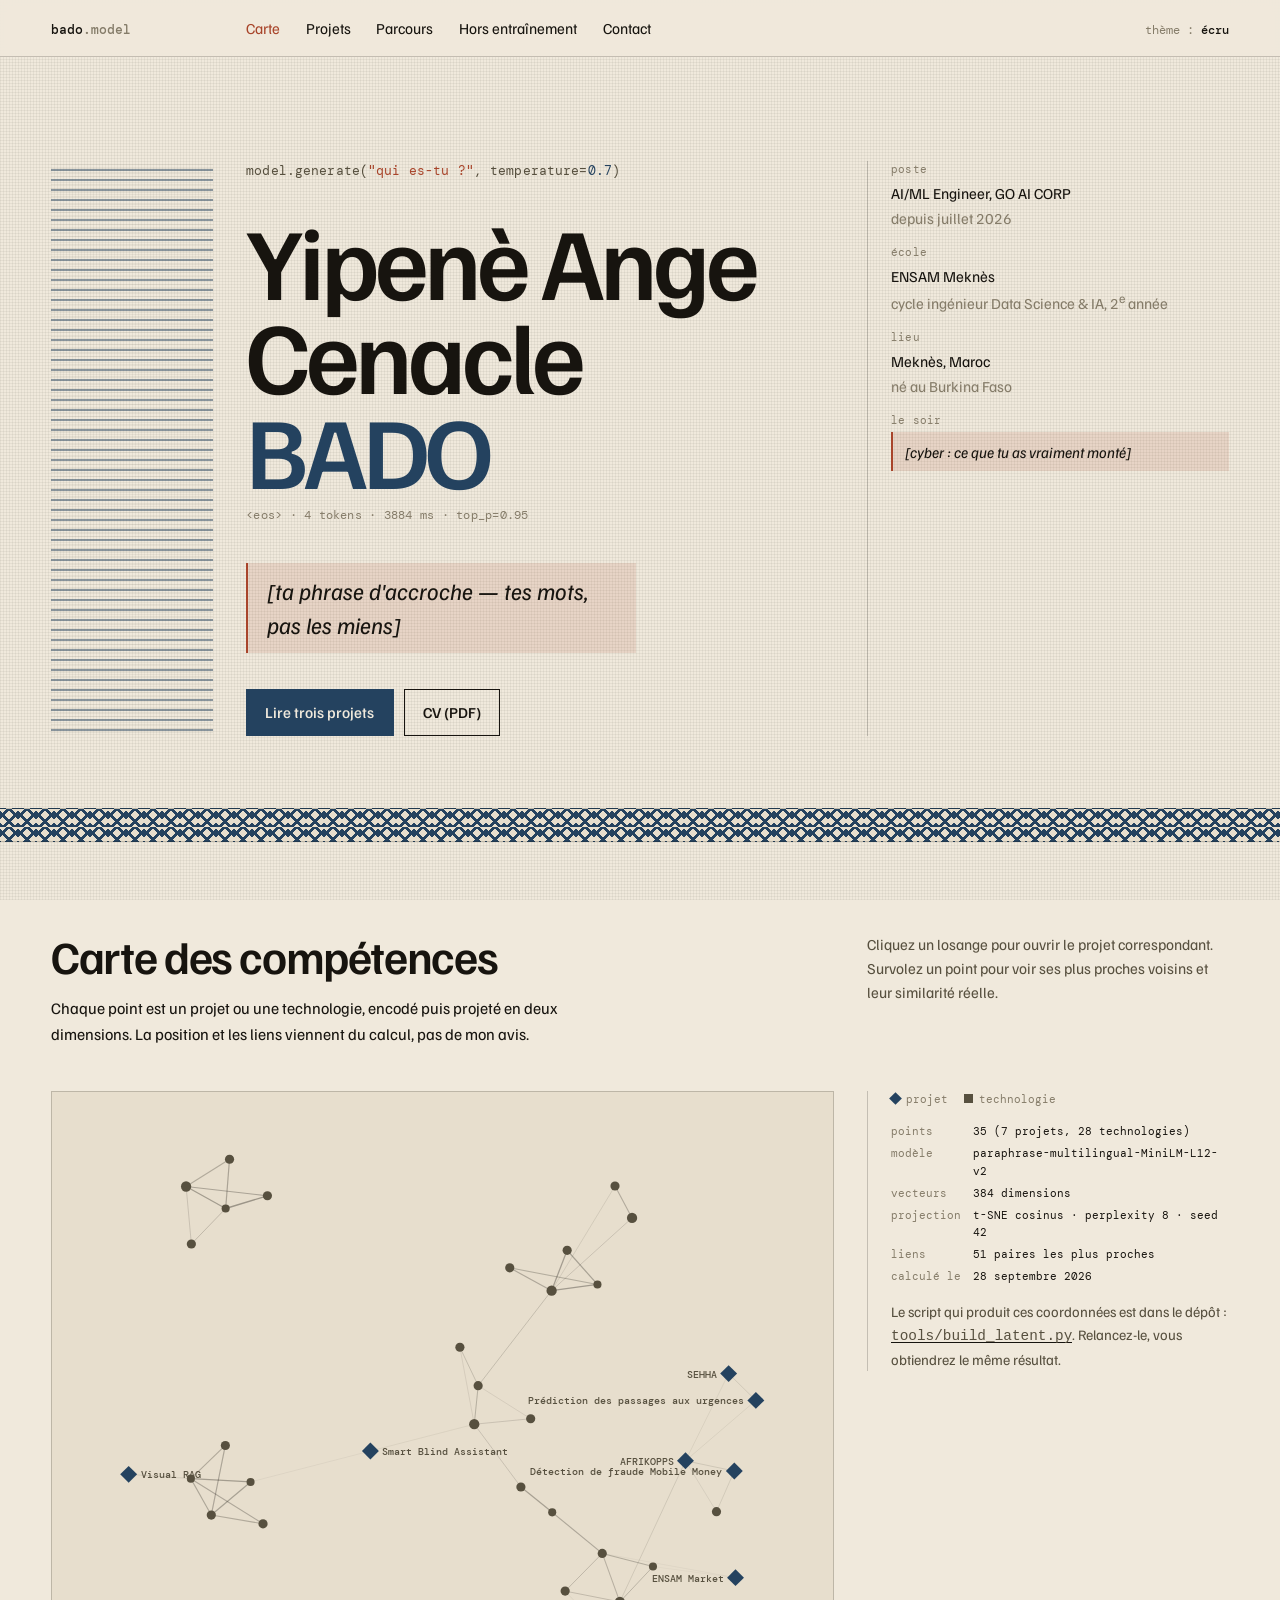
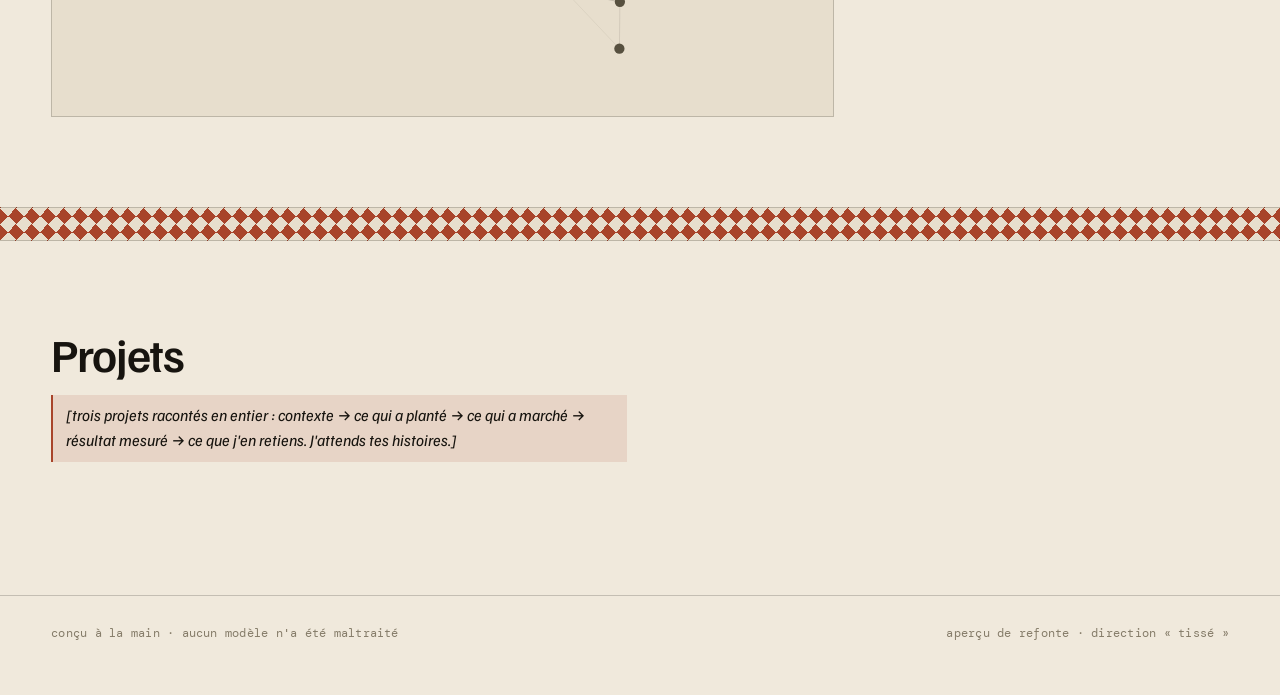
==== preview.html @ 9d2dc894 "Refonte : aperçu de la direction « tissé » et projection réelle - système visuel Faso Dan Fani (lés " ====
<!DOCTYPE html>
<html lang="fr">
<head>
  <meta charset="UTF-8" />
  <meta name="viewport" content="width=device-width, initial-scale=1" />
  <title>Aperçu refonte — Yipenè Ange Cenacle BADO</title>
  <meta name="robots" content="noindex" />
  <script>
    try {
      var forced = new URLSearchParams(location.search).get("theme");
      document.documentElement.dataset.theme = forced || localStorage.getItem("theme") || "light";
    } catch (e) { document.documentElement.dataset.theme = "light"; }
  </script>
  <link rel="preconnect" href="https://fonts.googleapis.com" />
  <link rel="preconnect" href="https://fonts.gstatic.com" crossorigin />
  <link href="https://fonts.googleapis.com/css2?family=DM+Mono:wght@400;500&family=Familjen+Grotesk:wght@400;500;600;700&display=swap" rel="stylesheet" />
  <link rel="stylesheet" href="css/weave.css" />
  <link rel="stylesheet" href="css/pages.css" />
</head>
<body>
  <a href="#contenu" class="skip-link">Aller au contenu</a>

  <header class="site-head weave">
    <a href="#" class="site-head__name">bado<span class="dim">.model</span></a>
    <nav class="site-head__nav" aria-label="Sections">
      <a href="#carte" aria-current="true">Carte</a>
      <a href="#projets">Projets</a>
      <a href="#parcours">Parcours</a>
      <a href="#hors-entrainement">Hors entraînement</a>
      <a href="#contact">Contact</a>
    </nav>
    <button class="site-head__theme" id="themeToggle" type="button">
      thème : <b data-theme-label>écru</b>
    </button>
  </header>

  <main id="contenu">
    <section class="hero weave">
      <div class="hero__warp warp" aria-hidden="true"></div>

      <div class="hero__main">
        <p class="hero__prompt mono">model.generate(<span class="str">"qui es-tu ?"</span>, temperature=<span class="num">0.7</span>)</p>
        <h1 class="hero__name display">
          <span>Yipenè Ange Cenacle</span>
          <span class="surname">BADO</span>
        </h1>
        <p class="hero__eos meta">&lt;eos&gt; · 4 tokens · 3884 ms · top_p=0.95</p>

        <p class="hero__lede lede todo">
          [ta phrase d'accroche — tes mots, pas les miens]
        </p>

        <div class="hero__cta">
          <a class="btn btn--solid" href="#projets">Lire trois projets</a>
          <a class="btn" href="assets/CV.pdf" download>CV (PDF)</a>
        </div>
      </div>

      <aside class="hero__side">
        <dl>
          <div>
            <dt>poste</dt>
            <dd>AI/ML Engineer, GO AI CORP<br /><span class="dim">depuis juillet 2026</span></dd>
          </div>
          <div>
            <dt>école</dt>
            <dd>ENSAM Meknès<br /><span class="dim">cycle ingénieur Data Science &amp; IA, 2<sup>e</sup> année</span></dd>
          </div>
          <div>
            <dt>lieu</dt>
            <dd>Meknès, Maroc<br /><span class="dim">né au Burkina Faso</span></dd>
          </div>
          <div>
            <dt>le soir</dt>
            <dd class="todo">[cyber : ce que tu as vraiment monté]</dd>
          </div>
        </dl>
      </aside>
    </section>

    <div class="band band--chevron" role="presentation"></div>

    <section class="section weave" id="carte">
      <div class="section__head">
        <h2 class="section__title title">Carte des compétences</h2>
        <p>Chaque point est un projet ou une technologie, encodé puis projeté en deux dimensions. La position et les liens viennent du calcul, pas de mon avis.</p>
      </div>

      <div class="section__note">
        <p>Cliquez un losange pour ouvrir le projet correspondant. Survolez un point pour voir ses plus proches voisins et leur similarité réelle.</p>
      </div>

      <div class="map">
        <div class="map__frame" id="mapFrame">
          <svg class="map__svg" id="mapSvg" role="img" aria-label="Projection en deux dimensions des projets et des compétences"></svg>
          <div class="map__tip" id="mapTip" hidden></div>
        </div>
      </div>

      <div class="map__caption">
        <div class="map__legend">
          <span><i class="is-project"></i>projet</span>
          <span><i></i>technologie</span>
        </div>
        <dl id="mapMeta"></dl>
        <p>
          Le script qui produit ces coordonnées est dans le dépôt :
          <a class="link-underline" href="https://github.com/Ange735/Ange735.github.io/blob/main/tools/build_latent.py"><code>tools/build_latent.py</code></a>.
          Relancez-le, vous obtiendrez le même résultat.
        </p>
      </div>
    </section>

    <div class="band band--losange" role="presentation"></div>

    <section class="section weave" id="projets">
      <div class="section__head">
        <h2 class="section__title title">Projets</h2>
        <p class="todo">[trois projets racontés en entier : contexte → ce qui a planté → ce qui a marché → résultat mesuré → ce que j'en retiens. J'attends tes histoires.]</p>
      </div>
    </section>
  </main>

  <footer class="site-foot weave">
    <p class="site-foot__left meta">conçu à la main · aucun modèle n'a été maltraité</p>
    <p class="site-foot__right meta">aperçu de refonte · direction « tissé »</p>
  </footer>

  <script src="js/site.js"></script>
</body>
</html>
---- css/weave.css ----
/* =========================================================
   weave.css — système visuel « Faso Dan Fani »
   Le pagne tissé : des lés verticaux de largeurs inégales,
   des coutures visibles, des bandes à motifs entre les sections.
   Tout est dessiné en CSS, aucune image.
   ========================================================= */

:root {
  /* --- couleurs : écru, indigo, rouge terre --- */
  --bg: #F0E9DC;
  --bg-2: #E7DECD;
  --ink: #17140F;
  --ink-2: #57503F;
  --ink-3: #857C69;
  --accent: #24425F;          /* indigo */
  --accent-ink: #F0E9DC;      /* texte sur indigo */
  --accent-soft: rgba(36, 66, 95, .10);
  --terre: #A8442A;           /* rouge terre */
  --terre-soft: rgba(168, 68, 42, .12);
  --seam: rgba(23, 20, 15, .20);
  --seam-soft: rgba(23, 20, 15, .10);
  --shadow: rgba(23, 20, 15, .10);
  color-scheme: light;

  /* --- typographie : une grotesque + une mono, rien d'autre --- */
  --sans: "Familjen Grotesk", ui-sans-serif, system-ui, sans-serif;
  --mono: "DM Mono", ui-monospace, monospace;

  /* --- mesures --- */
  --gutter: clamp(18px, 4vw, 56px);
  --measure: 64ch;
  --ease: cubic-bezier(.22, .61, .36, 1);
}

:root[data-theme="dark"] {
  --bg: #12151A;
  --bg-2: #181C23;
  --ink: #EFE7D8;
  --ink-2: #ADA595;
  --ink-3: #7E7667;
  --accent: #93B6D6;
  --accent-ink: #12151A;
  --accent-soft: rgba(147, 182, 214, .14);
  --terre: #DD7854;
  --terre-soft: rgba(221, 120, 84, .16);
  --seam: rgba(239, 231, 216, .22);
  --seam-soft: rgba(239, 231, 216, .10);
  --shadow: rgba(0, 0, 0, .5);
  color-scheme: dark;
}

*, *::before, *::after { box-sizing: border-box; }

html { -webkit-text-size-adjust: 100%; }

body {
  margin: 0;
  background: var(--bg);
  color: var(--ink);
  font-family: var(--sans);
  font-size: clamp(16px, 1.05vw, 17px);
  line-height: 1.6;
  font-synthesis-weight: none;
  -webkit-font-smoothing: antialiased;
  overflow-x: hidden;
}

/* la trame du tissu : très légère, fixe, jamais animée */
body::before {
  content: "";
  position: fixed; inset: 0;
  z-index: -1; pointer-events: none;
  opacity: .5;
  background:
    repeating-linear-gradient(90deg, var(--seam-soft) 0 1px, transparent 1px 3px),
    repeating-linear-gradient(0deg, var(--seam-soft) 0 1px, transparent 1px 3px);
  background-size: 3px 3px;
  mix-blend-mode: multiply;
}
:root[data-theme="dark"] body::before { mix-blend-mode: screen; opacity: .35; }

a { color: inherit; text-decoration: none; }
img { max-width: 100%; display: block; }
::selection { background: var(--accent); color: var(--accent-ink); }

:where(a, button, input, textarea, summary, [tabindex]):focus-visible {
  outline: 2px solid var(--terre);
  outline-offset: 3px;
}

/* ---------- typographie ---------- */
.mono { font-family: var(--mono); font-size: .8125rem; letter-spacing: .01em; }
.dim { color: var(--ink-3); }

h1, h2, h3 { font-weight: 600; letter-spacing: -.025em; line-height: 1.05; margin: 0; }

.display {
  font-size: clamp(2.9rem, 8.4vw, 6.4rem);
  font-weight: 600;
  letter-spacing: -.04em;
  line-height: .92;
}
.title {
  font-size: clamp(1.7rem, 3.6vw, 2.9rem);
  letter-spacing: -.03em;
}
.lede { font-size: clamp(1.15rem, 1.8vw, 1.5rem); line-height: 1.45; }
p { margin: 0 0 1em; max-width: var(--measure); }
p:last-child { margin-bottom: 0; }

/* ---------- le lé : l'unité de mise en page ---------- */
/* Largeurs inégales, comme les bandes cousues d'un pagne.        */
.weave {
  display: grid;
  grid-template-columns:
    [edge-start] minmax(0, 0.42fr)
    [a] minmax(0, 1.18fr)
    [b] minmax(0, 0.26fr)
    [c] minmax(0, 0.94fr) [edge-end];
  gap: 0 clamp(16px, 2.6vw, 40px);
  padding-inline: var(--gutter);
}
/* coutures : un point de couture, pas un trait plein */
.seam-left { border-left: 1px solid transparent; border-image: var(--stitch) 1; }
.stitch {
  --stitch: repeating-linear-gradient(to bottom, var(--seam) 0 5px, transparent 5px 11px) 1;
}

/* ---------- bandes à motifs (séparateurs de section) ---------- */
.band {
  height: clamp(22px, 3.2vw, 34px);
  border-block: 1px solid var(--seam);
  background-color: var(--bg-2);
  background-repeat: repeat;
}
.band--chevron {
  background-image:
    repeating-linear-gradient(45deg, var(--accent) 0 3px, transparent 3px 9px),
    repeating-linear-gradient(-45deg, var(--accent) 0 3px, transparent 3px 9px);
  background-size: 18px 18px;
}
.band--losange {
  background-image:
    repeating-conic-gradient(from 45deg at 50% 50%, var(--terre) 0 25%, transparent 0 50%);
  background-size: 16px 16px;
}
.band--rails {
  background-image:
    repeating-linear-gradient(90deg, var(--accent) 0 2px, transparent 2px 7px),
    repeating-linear-gradient(0deg, var(--seam) 0 1px, transparent 1px 8px);
}
.band--dents {
  background-image:
    repeating-linear-gradient(90deg, transparent 0 8px, var(--terre) 8px 10px),
    repeating-linear-gradient(0deg, var(--accent-soft) 0 50%, transparent 50% 100%);
  background-size: 18px 100%, 18px 12px;
}
.band--pointille {
  background-image: radial-gradient(circle at 50% 50%, var(--accent) 1.4px, transparent 1.6px);
  background-size: 11px 11px;
}

/* colonne à motif : un lé tissé, vertical */
.warp {
  background-image:
    repeating-linear-gradient(0deg, var(--accent) 0 2px, transparent 2px 10px),
    repeating-linear-gradient(0deg, var(--seam-soft) 0 1px, transparent 1px 4px);
  background-size: 100% 20px, 100% 8px;
  opacity: .5;
}

/* ---------- éléments d'interface ---------- */
.link-underline {
  background-image: linear-gradient(var(--ink), var(--ink));
  background-size: 100% 1px;
  background-position: 0 100%;
  background-repeat: no-repeat;
  transition: background-size .25s var(--ease), color .2s;
}
.link-underline:hover { color: var(--terre); background-image: linear-gradient(var(--terre), var(--terre)); }

.btn {
  display: inline-flex; align-items: center; gap: .7em;
  font: inherit; font-size: .95rem; font-weight: 500;
  padding: .7em 1.2em;
  border: 1px solid var(--ink);
  background: transparent; color: var(--ink);
  cursor: pointer;
  transition: background .2s var(--ease), color .2s var(--ease);
}
.btn:hover { background: var(--ink); color: var(--bg); }
.btn--solid { background: var(--accent); border-color: var(--accent); color: var(--accent-ink); }
.btn--solid:hover { background: var(--terre); border-color: var(--terre); color: #F0E9DC; }

.meta { font-family: var(--mono); font-size: .75rem; color: var(--ink-3); letter-spacing: .02em; }

/* ---------- accessibilité ---------- */
.visually-hidden {
  position: absolute; width: 1px; height: 1px;
  margin: -1px; padding: 0; overflow: hidden;
  clip-path: inset(50%); white-space: nowrap;
}
.skip-link {
  position: absolute; left: var(--gutter); top: -4em; z-index: 100;
  background: var(--ink); color: var(--bg); padding: .6em 1em;
  transition: top .2s var(--ease);
}
.skip-link:focus { top: .6em; }

@media (prefers-reduced-motion: reduce) {
  *, *::before, *::after { animation-duration: .01ms !important; transition-duration: .01ms !important; }
  html { scroll-behavior: auto; }
}
---- css/pages.css ----
/* =========================================================
   pages.css — mise en page des sections (direction « tissé »)
   ========================================================= */

/* ---------- en-tête ---------- */
.site-head {
  position: sticky; top: 0; z-index: 40;
  align-items: baseline;
  padding-block: 14px;
  background: color-mix(in srgb, var(--bg) 92%, transparent);
  border-bottom: 1px solid var(--seam);
  backdrop-filter: blur(6px);
}
.site-head__name {
  grid-column: edge-start / a;
  font-family: var(--mono); font-size: .8125rem; font-weight: 500;
}
.site-head__nav {
  grid-column: a / c;
  display: flex; flex-wrap: wrap; gap: 0 clamp(14px, 2vw, 30px);
  font-size: .95rem;
}
.site-head__nav a { padding-block: 2px; }
.site-head__nav a[aria-current="true"] { color: var(--terre); }
.site-head__theme {
  grid-column: c / edge-end;
  justify-self: end;
  font-family: var(--mono); font-size: .75rem;
  background: none; border: 0; padding: 4px 0; cursor: pointer;
  color: var(--ink-3);
}
.site-head__theme b { color: var(--ink); font-weight: 500; }
.site-head__theme:hover { color: var(--ink); }

/* ---------- accueil ---------- */
.hero { padding-block: clamp(48px, 9vw, 104px) clamp(36px, 6vw, 72px); align-items: start; }
.hero__warp { grid-column: edge-start / a; align-self: stretch; min-height: 100%; }
.hero__main { grid-column: a / c; }
.hero__prompt { color: var(--ink-2); margin-bottom: clamp(18px, 2.4vw, 30px); }
.hero__prompt .str { color: var(--terre); }
.hero__prompt .num { color: var(--accent); }
.hero__name { margin: 0; }
.hero__name span { display: block; }
.hero__name .surname { color: var(--accent); }
.hero__eos { margin: .9em 0 0; }
.hero__lede { margin-top: clamp(22px, 3vw, 38px); max-width: 30ch; }
.hero__side {
  grid-column: c / edge-end;
  padding-left: clamp(14px, 1.8vw, 26px);
  border-left: 1px solid var(--seam);
  align-self: stretch;
}
.hero__side dl { margin: 0; display: grid; gap: 14px; }
.hero__side dt { font-family: var(--mono); font-size: .7rem; color: var(--ink-3); letter-spacing: .02em; }
.hero__side dd { margin: 2px 0 0; font-size: .95rem; }
.hero__cta { display: flex; flex-wrap: wrap; gap: 10px; margin-top: clamp(24px, 3vw, 36px); }

/* marqueur de texte à écrire — n'existe que pendant la refonte */
.todo {
  background: var(--terre-soft);
  border-left: 2px solid var(--terre);
  padding: .5em .8em;
  font-style: italic;
}

/* ---------- sections ---------- */
.section { padding-block: clamp(48px, 7vw, 92px); align-items: start; }
.section__head { grid-column: edge-start / b; margin-bottom: clamp(26px, 3.4vw, 46px); }
.section__title { margin-bottom: .35em; }
.section__note { grid-column: c / edge-end; margin-bottom: clamp(26px, 3.4vw, 46px); }
.section__note p { font-size: .95rem; color: var(--ink-2); }

/* ---------- carte des compétences (projection réelle) ---------- */
.map { grid-column: edge-start / c; }
.map__frame {
  position: relative;
  aspect-ratio: 5 / 4;
  border: 1px solid var(--seam);
  background: var(--bg-2);
}
.map__svg { width: 100%; height: 100%; display: block; }
.map__edge { stroke: var(--ink); }
.map__dot { fill: var(--ink-2); }
.map__node { cursor: pointer; }
.map__node:focus { outline: none; }
.map__node:focus-visible .map__hit { stroke: var(--terre); stroke-width: 2; }
.map__project .map__shape { fill: var(--accent); }
.map__project .map__label { font-weight: 600; }
.map__label {
  font-family: var(--mono); font-size: 10px; fill: var(--ink-2);
  pointer-events: none;
}
.map__node:hover .map__label, .map__node:focus-visible .map__label { fill: var(--ink); }
.map__svg.is-focus .map__node:not(.is-on) { opacity: .22; }
.map__svg.is-focus .map__edge:not(.is-on) { opacity: .06; }
.map__svg.is-focus .map__edge.is-on { stroke: var(--terre); }

.map__tip {
  position: absolute; z-index: 2; pointer-events: none;
  min-width: 190px; max-width: 260px;
  padding: 10px 12px;
  background: var(--bg); border: 1px solid var(--ink);
  box-shadow: 4px 4px 0 var(--shadow);
  opacity: 0; transition: opacity .15s var(--ease);
}
.map__tip.is-on { opacity: 1; }
.map__tip b { display: block; font-size: .95rem; }
.map__tip ul { list-style: none; margin: 6px 0 0; padding: 0; }
.map__tip li { display: flex; justify-content: space-between; gap: 10px; font-family: var(--mono); font-size: .7rem; color: var(--ink-3); }
.map__tip li span:last-child { color: var(--accent); }

.map__caption {
  grid-column: c / edge-end;
  align-self: start;
  padding-left: clamp(14px, 1.8vw, 26px);
  border-left: 1px solid var(--seam);
}
.map__caption dl { margin: 0 0 14px; display: grid; grid-template-columns: auto 1fr; gap: 4px 12px; }
.map__caption dt { font-family: var(--mono); font-size: .7rem; color: var(--ink-3); }
.map__caption dd { margin: 0; font-family: var(--mono); font-size: .7rem; }
.map__caption p { font-size: .9rem; color: var(--ink-2); }
.map__legend { display: flex; gap: 16px; margin-bottom: 14px; font-family: var(--mono); font-size: .7rem; color: var(--ink-3); }
.map__legend i { display: inline-block; width: 9px; height: 9px; margin-right: 6px; vertical-align: 0; background: var(--ink-2); }
.map__legend i.is-project { background: var(--accent); transform: rotate(45deg); }

/* ---------- pied de page ---------- */
.site-foot {
  padding-block: 28px 40px;
  border-top: 1px solid var(--seam);
  align-items: baseline;
}
.site-foot__left { grid-column: edge-start / b; }
.site-foot__right { grid-column: c / edge-end; justify-self: end; text-align: right; }

/* ---------- responsive : les lés se replient ---------- */
@media (max-width: 900px) {
  .weave { grid-template-columns: [edge-start] minmax(0, 1fr) [a] minmax(0, 1fr) [b] minmax(0, 1fr) [c] minmax(0, 1fr) [edge-end]; }
  .hero__warp { display: none; }
  .hero__main, .hero__side, .section__head, .section__note,
  .map, .map__caption, .site-foot__left, .site-foot__right { grid-column: edge-start / edge-end; }
  .hero__side { margin-top: 32px; padding-left: 0; border-left: 0; border-top: 1px solid var(--seam); padding-top: 20px; }
  .hero__side dl { grid-template-columns: repeat(2, minmax(0, 1fr)); gap: 16px 20px; }
  .hero__lede { max-width: none; }
  .map__caption { margin-top: 20px; padding-left: 0; border-left: 0; }
  .site-head__nav { grid-column: edge-start / edge-end; order: 2; margin-top: 8px; }
  .site-head__name { grid-column: edge-start / c; }
  .site-head__theme { grid-column: c / edge-end; }
  .site-foot__right { justify-self: start; text-align: left; margin-top: 14px; }
}
@media (max-width: 560px) {
  .hero__side dl { grid-template-columns: 1fr; }
  .map__frame { aspect-ratio: 4 / 5; }
}
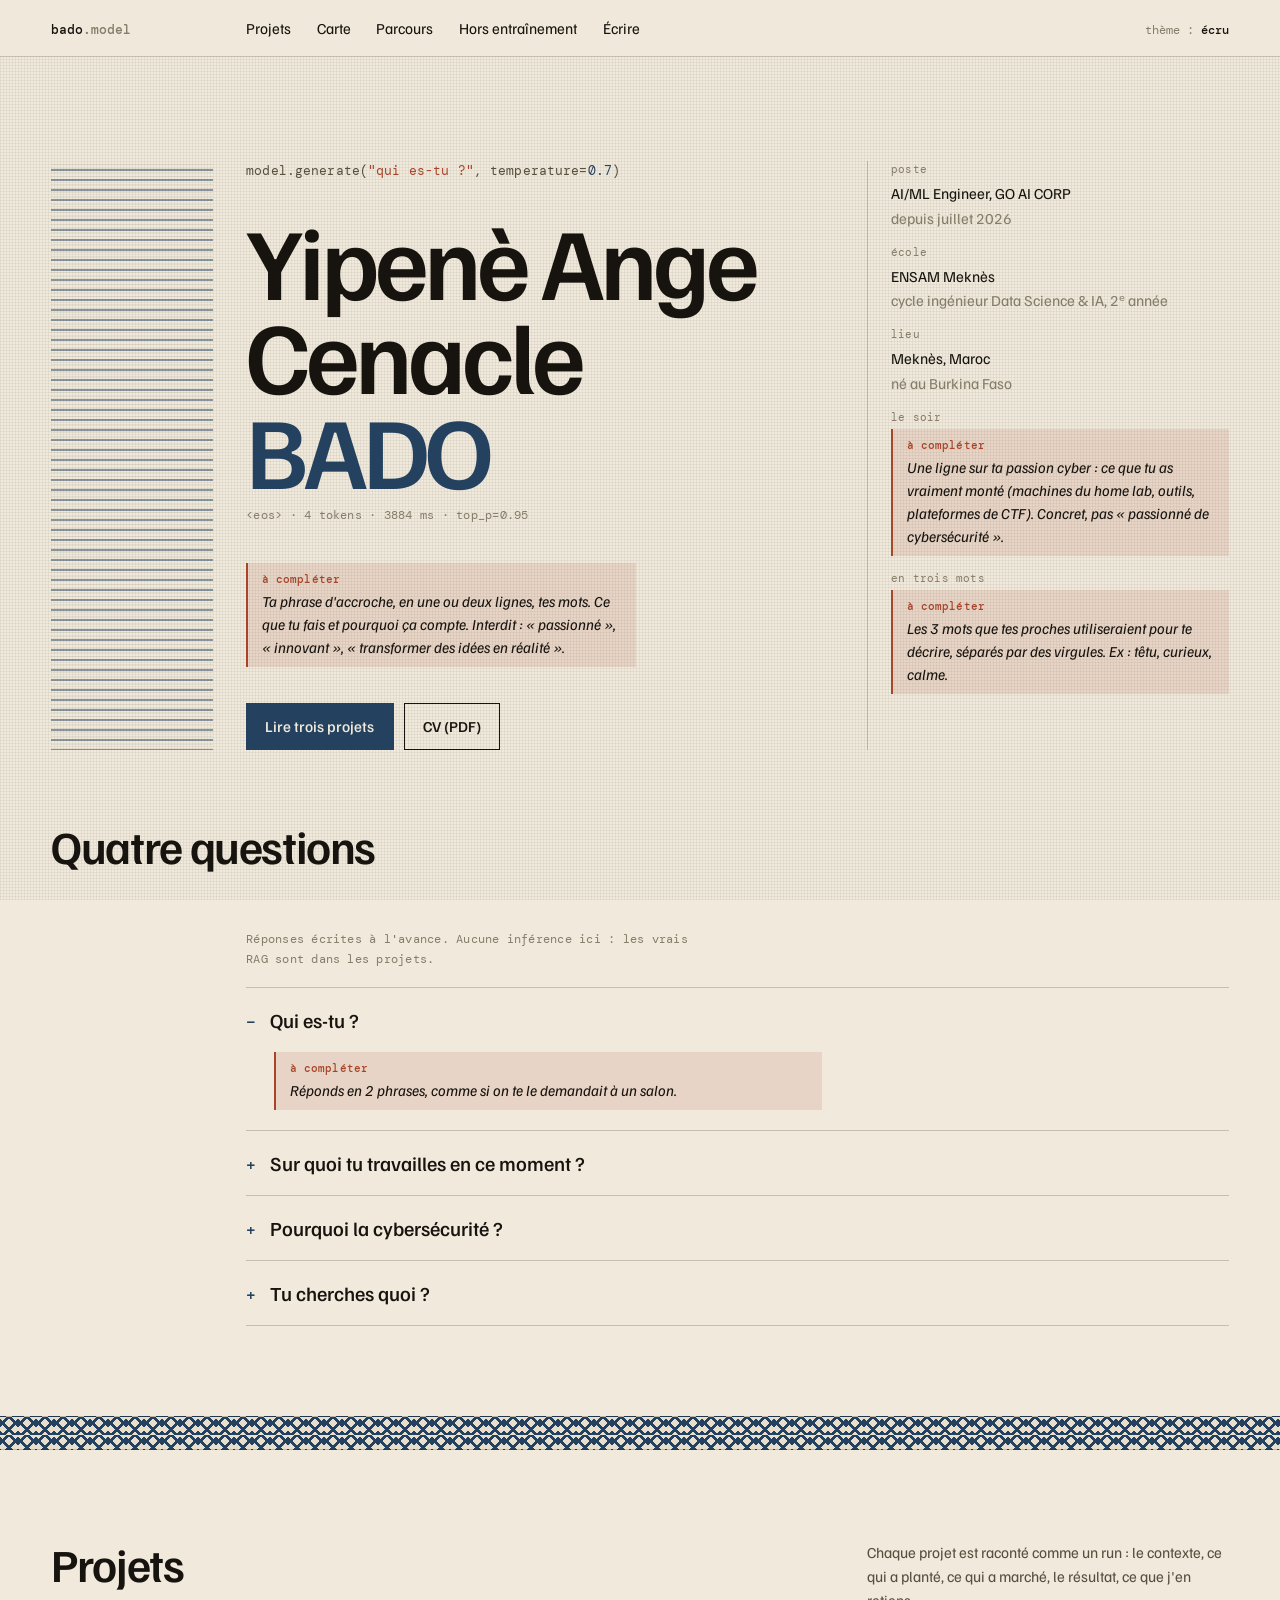
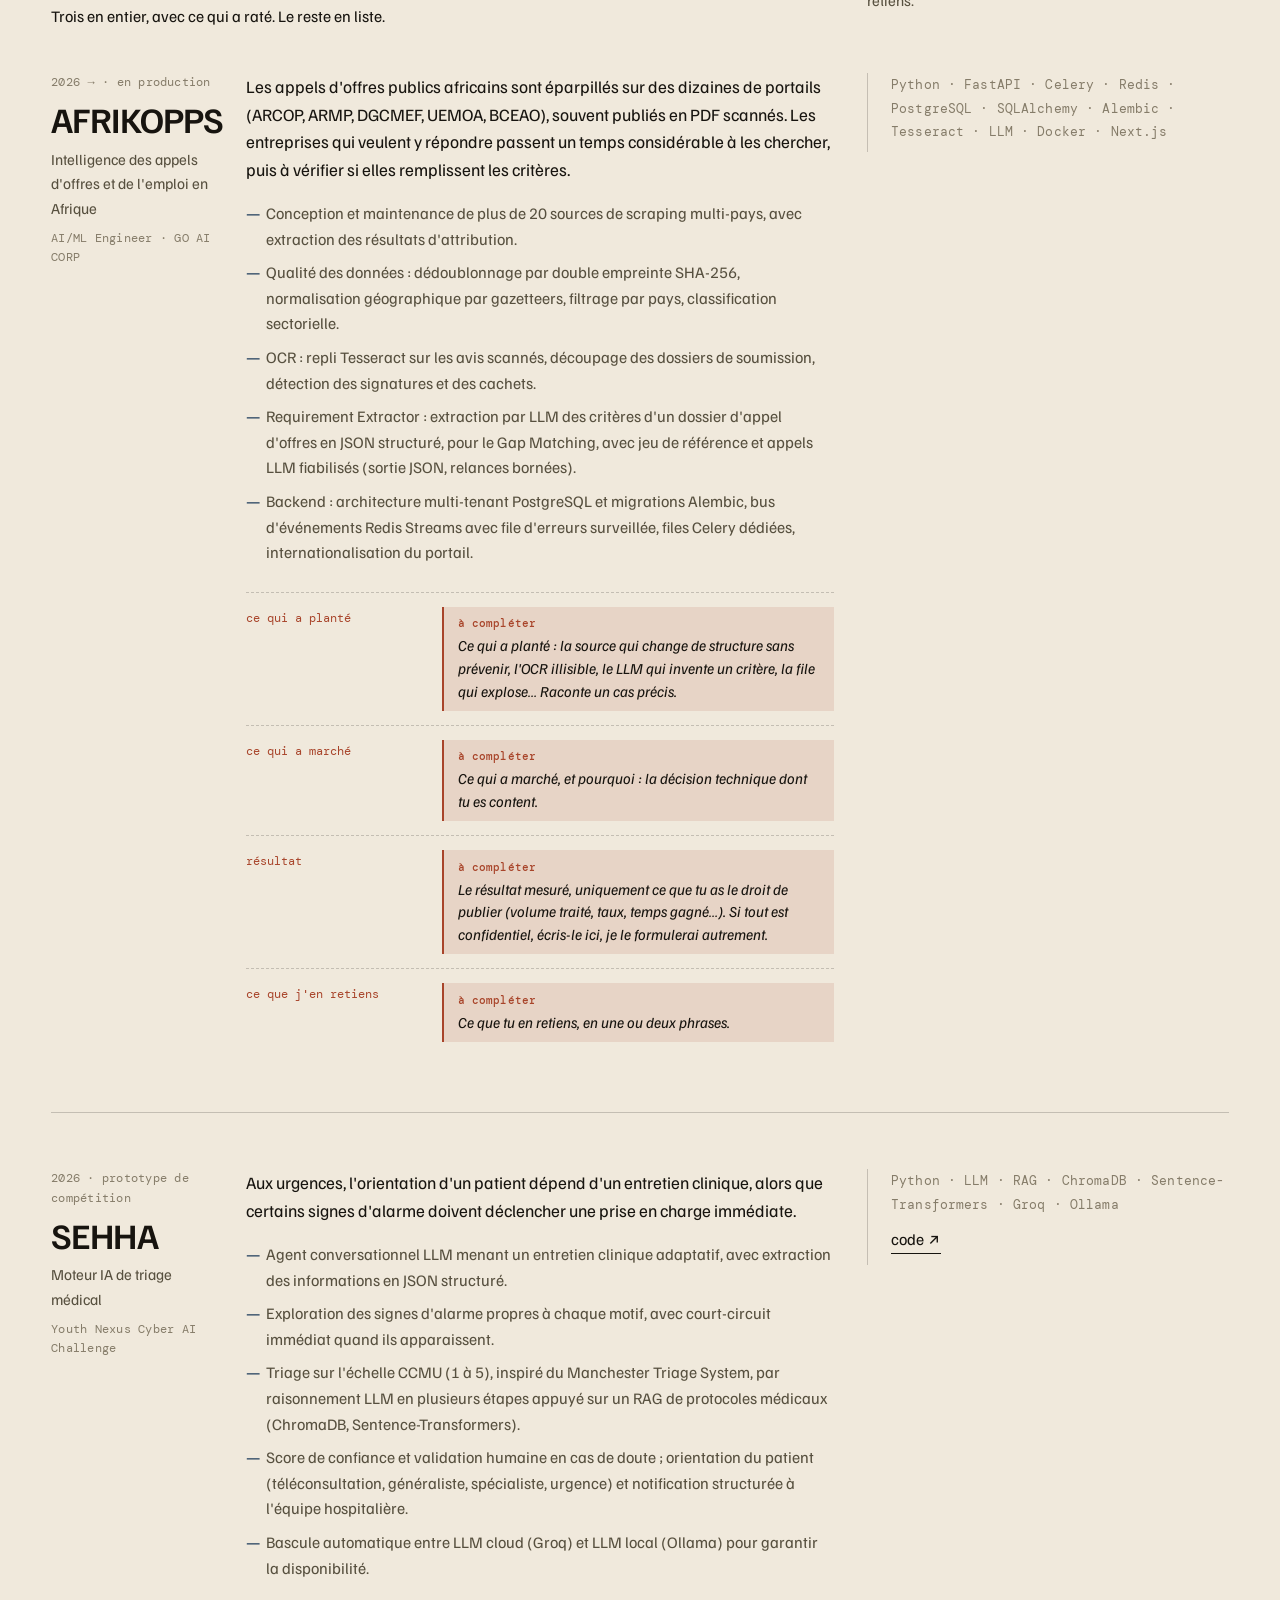
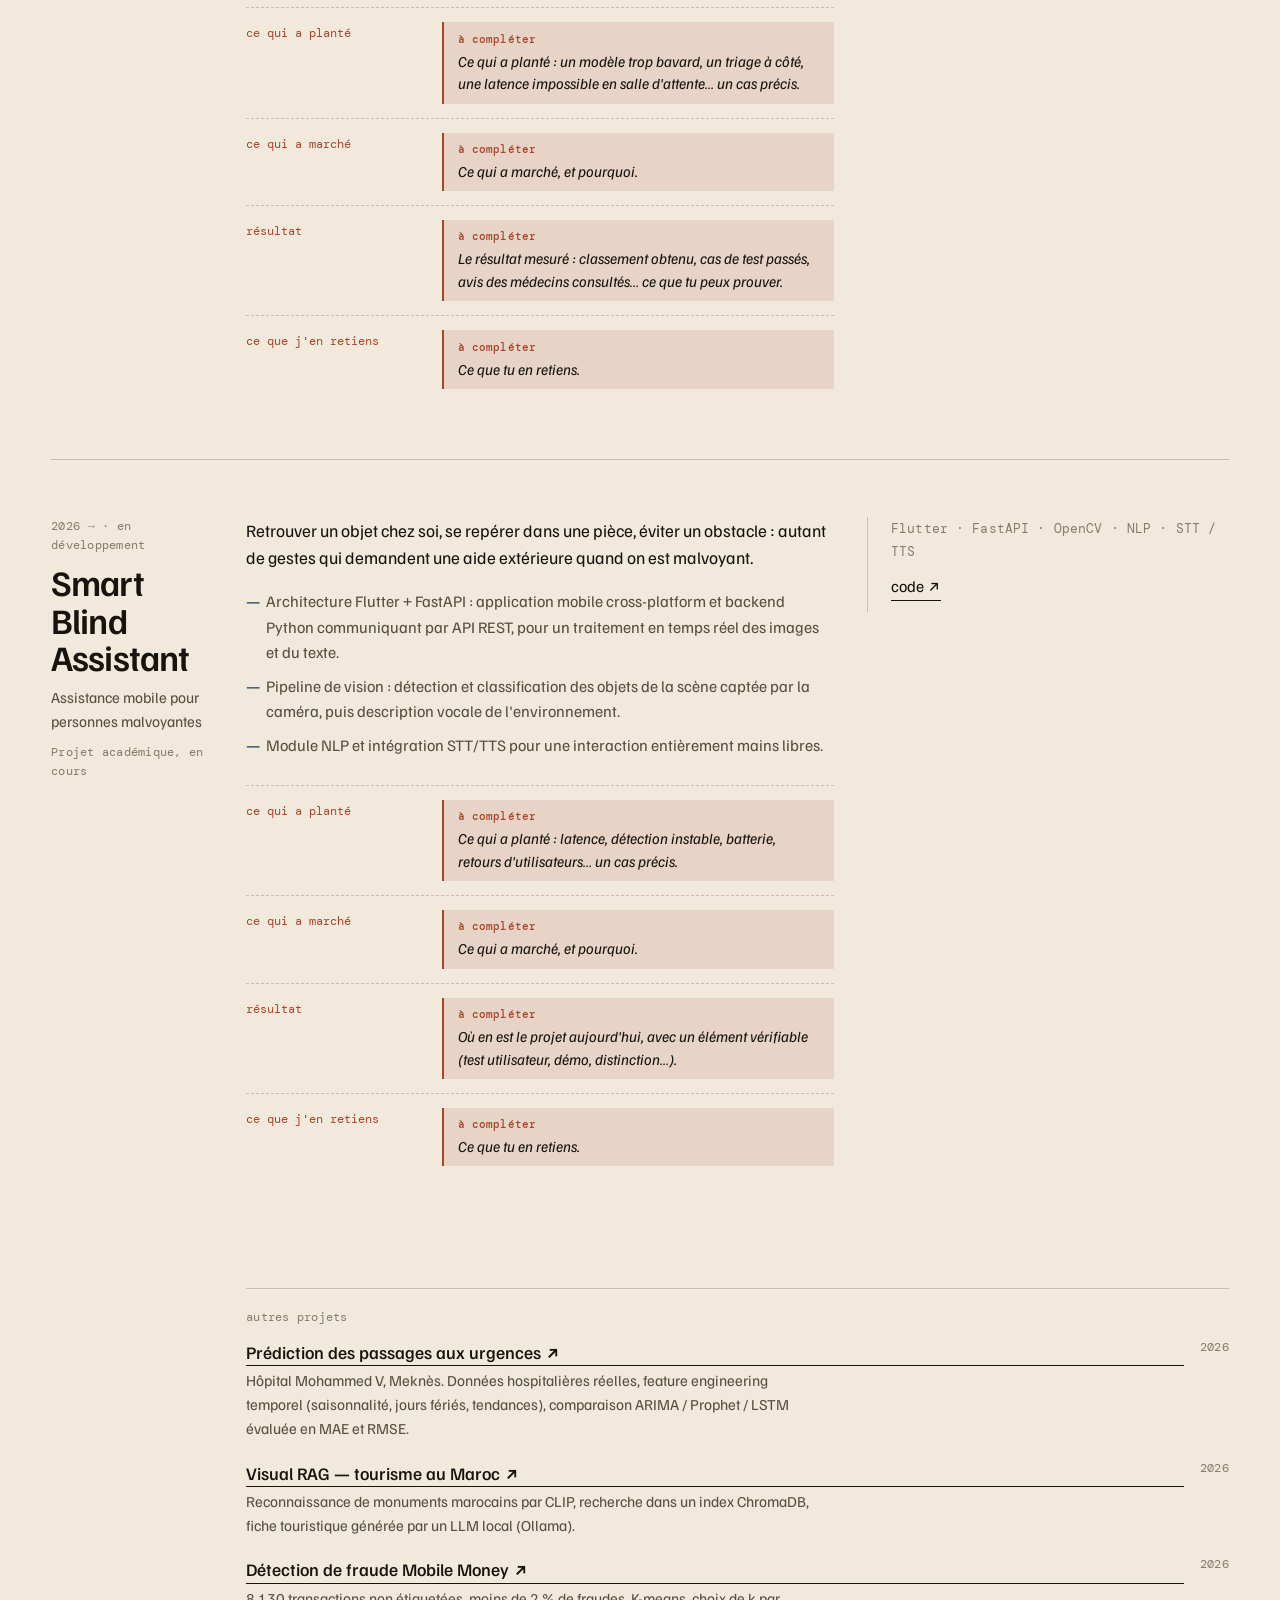
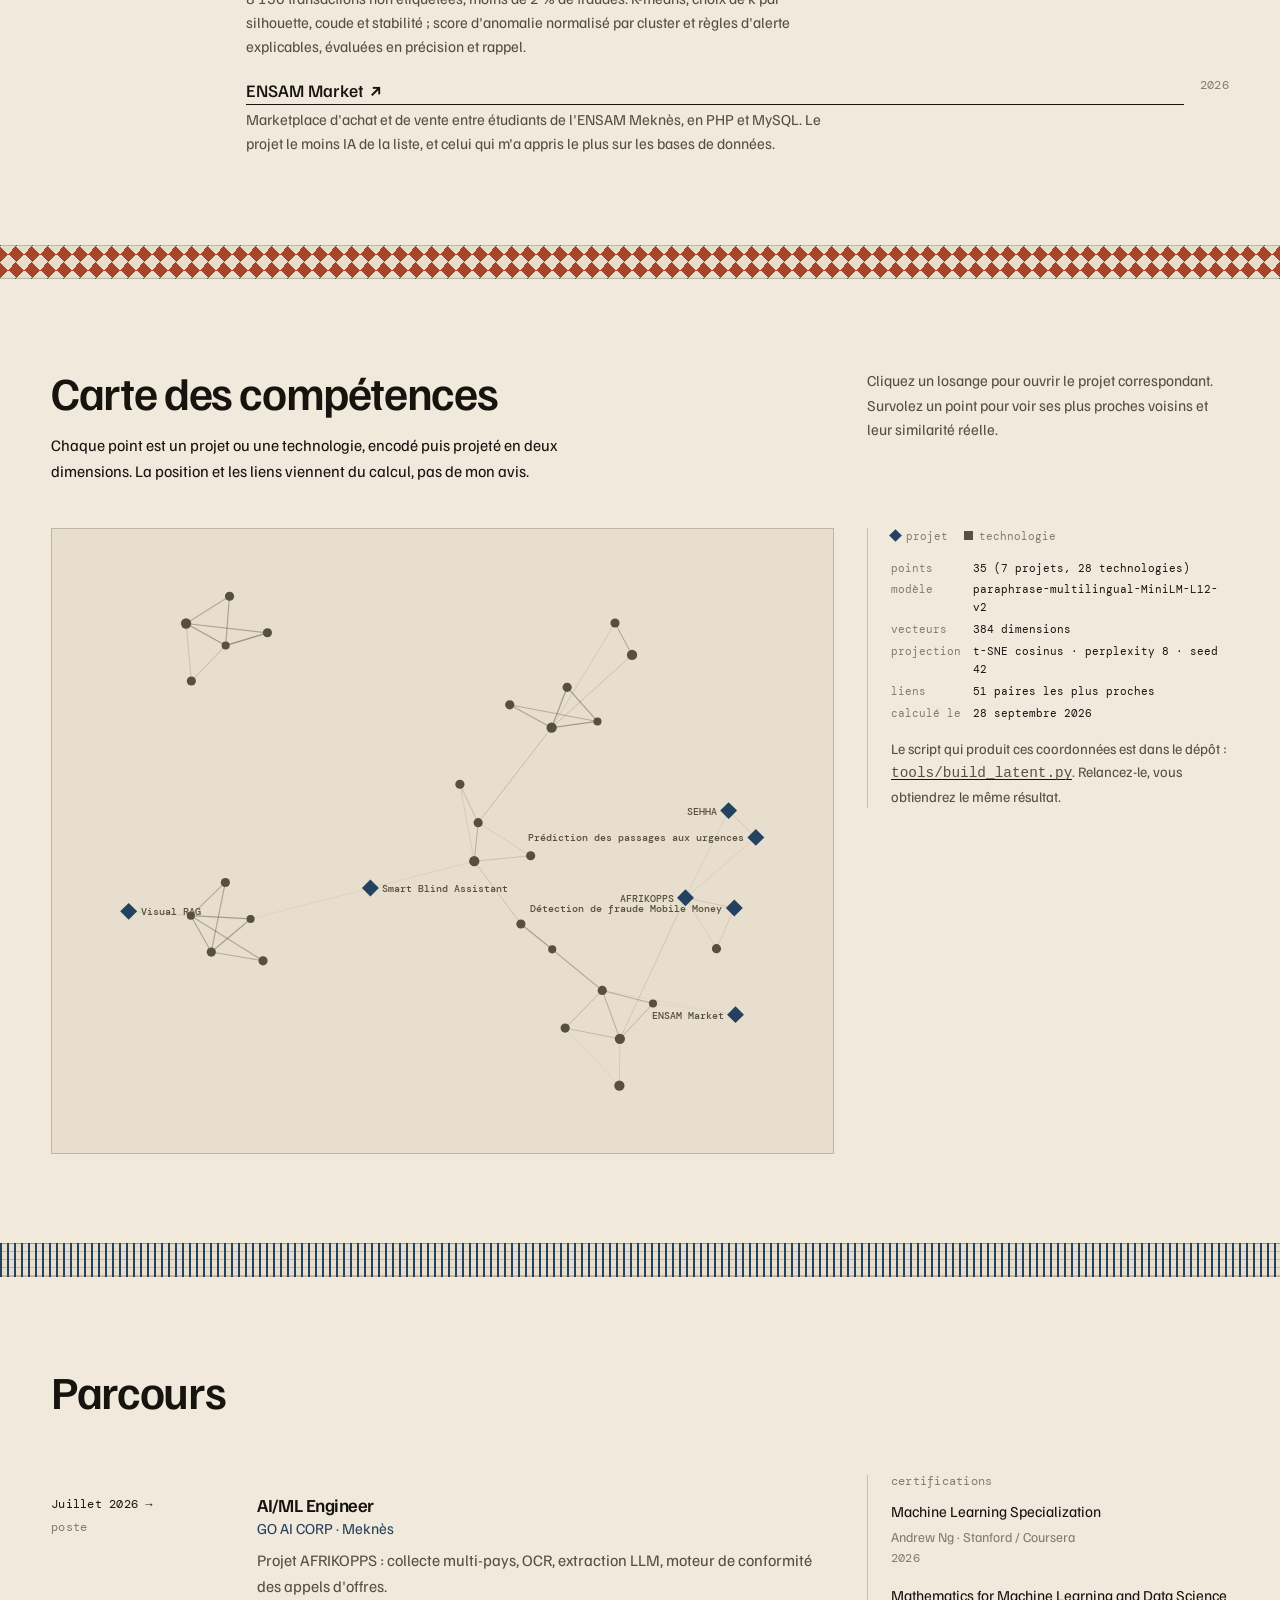
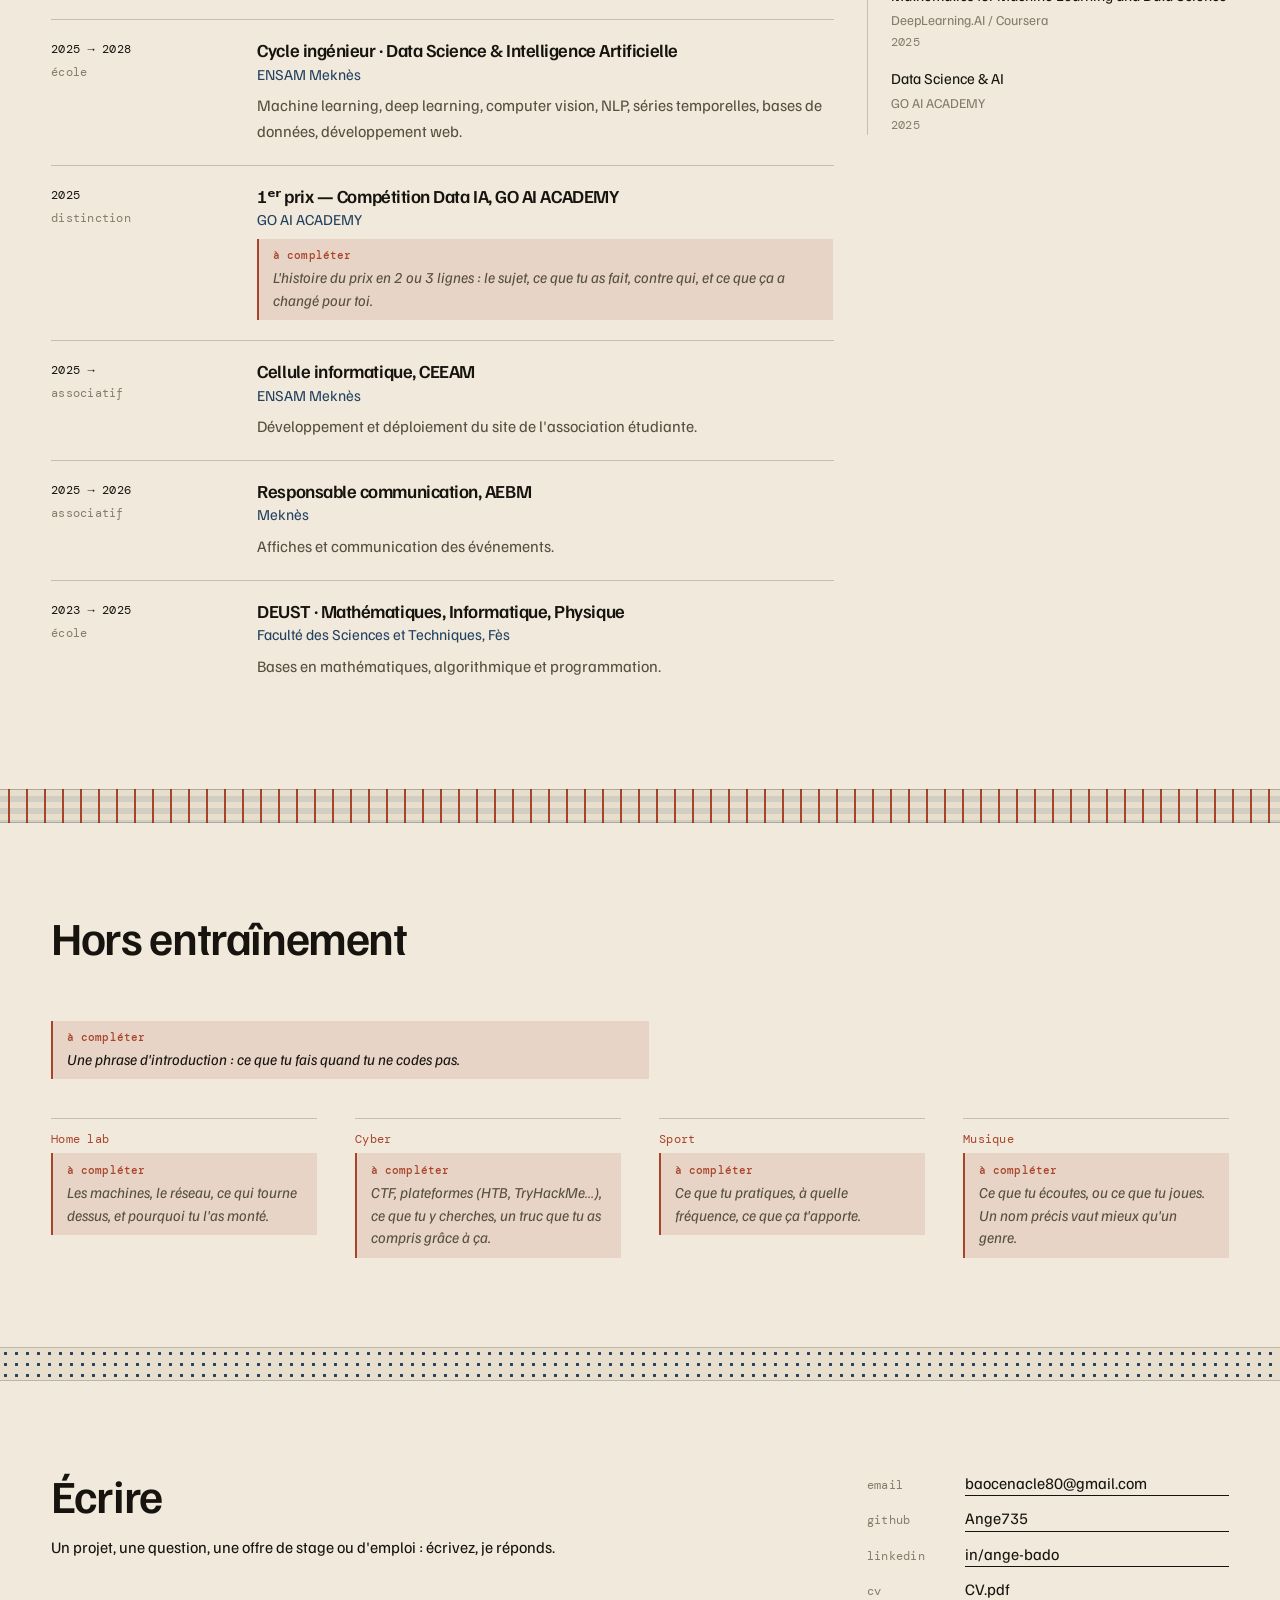
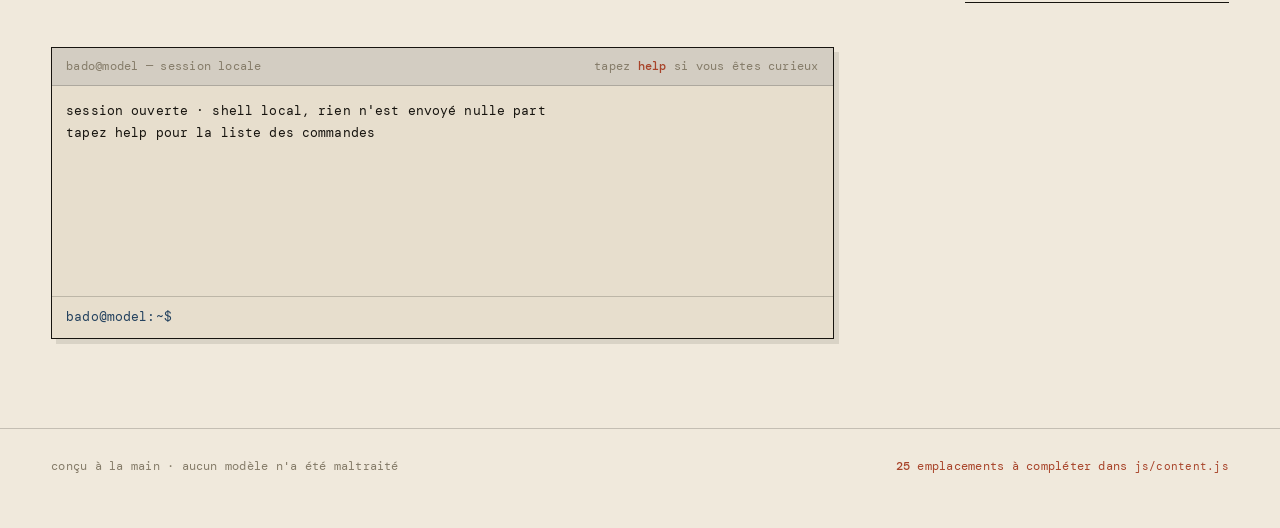
==== commit 1720b363: "Refonte : page complète avec emplacements à compléter - tout le contenu dans js/content.js : un cham" ====
--- a/preview.html
+++ b/preview.html
@@ -23,11 +23,11 @@
   <header class="site-head weave">
     <a href="#" class="site-head__name">bado<span class="dim">.model</span></a>
     <nav class="site-head__nav" aria-label="Sections">
-      <a href="#carte" aria-current="true">Carte</a>
       <a href="#projets">Projets</a>
+      <a href="#carte">Carte</a>
       <a href="#parcours">Parcours</a>
       <a href="#hors-entrainement">Hors entraînement</a>
-      <a href="#contact">Contact</a>
+      <a href="#contact">Écrire</a>
     </nav>
     <button class="site-head__theme" id="themeToggle" type="button">
       thème : <b data-theme-label>écru</b>
@@ -35,68 +35,67 @@
   </header>
 
   <main id="contenu">
+    <!-- ============ ACCUEIL ============ -->
     <section class="hero weave">
       <div class="hero__warp warp" aria-hidden="true"></div>
 
       <div class="hero__main">
         <p class="hero__prompt mono">model.generate(<span class="str">"qui es-tu ?"</span>, temperature=<span class="num">0.7</span>)</p>
-        <h1 class="hero__name display">
-          <span>Yipenè Ange Cenacle</span>
-          <span class="surname">BADO</span>
-        </h1>
+        <h1 class="hero__name display" id="heroName"></h1>
         <p class="hero__eos meta">&lt;eos&gt; · 4 tokens · 3884 ms · top_p=0.95</p>
-
-        <p class="hero__lede lede todo">
-          [ta phrase d'accroche — tes mots, pas les miens]
-        </p>
-
+        <div id="heroAccroche"></div>
         <div class="hero__cta">
           <a class="btn btn--solid" href="#projets">Lire trois projets</a>
           <a class="btn" href="assets/CV.pdf" download>CV (PDF)</a>
         </div>
       </div>
 
-      <aside class="hero__side">
-        <dl>
-          <div>
-            <dt>poste</dt>
-            <dd>AI/ML Engineer, GO AI CORP<br /><span class="dim">depuis juillet 2026</span></dd>
-          </div>
-          <div>
-            <dt>école</dt>
-            <dd>ENSAM Meknès<br /><span class="dim">cycle ingénieur Data Science &amp; IA, 2<sup>e</sup> année</span></dd>
-          </div>
-          <div>
-            <dt>lieu</dt>
-            <dd>Meknès, Maroc<br /><span class="dim">né au Burkina Faso</span></dd>
-          </div>
-          <div>
-            <dt>le soir</dt>
-            <dd class="todo">[cyber : ce que tu as vraiment monté]</dd>
-          </div>
-        </dl>
-      </aside>
+      <aside class="hero__side" id="heroSide"></aside>
+    </section>
+
+    <!-- ============ QUESTIONS / RÉPONSES ============ -->
+    <section class="section section--tight weave" id="questions">
+      <div class="section__head">
+        <h2 class="section__title title">Quatre questions</h2>
+      </div>
+      <div class="qa" id="assistant"></div>
     </section>
 
     <div class="band band--chevron" role="presentation"></div>
 
+    <!-- ============ PROJETS ============ -->
+    <section class="section weave" id="projets">
+      <div class="section__head">
+        <h2 class="section__title title">Projets</h2>
+        <p>Trois en entier, avec ce qui a raté. Le reste en liste.</p>
+      </div>
+      <div class="section__note">
+        <p>Chaque projet est raconté comme un run : le contexte, ce qui a planté, ce qui a marché, le résultat, ce que j'en retiens.</p>
+      </div>
+      <div class="projets" id="projets-liste"></div>
+      <div class="autres-bloc">
+        <h3 class="autres__titre meta">autres projets</h3>
+        <ul class="autres" id="autres"></ul>
+      </div>
+    </section>
+
+    <div class="band band--losange" role="presentation"></div>
+
+    <!-- ============ CARTE ============ -->
     <section class="section weave" id="carte">
       <div class="section__head">
         <h2 class="section__title title">Carte des compétences</h2>
         <p>Chaque point est un projet ou une technologie, encodé puis projeté en deux dimensions. La position et les liens viennent du calcul, pas de mon avis.</p>
       </div>
-
       <div class="section__note">
         <p>Cliquez un losange pour ouvrir le projet correspondant. Survolez un point pour voir ses plus proches voisins et leur similarité réelle.</p>
       </div>
-
       <div class="map">
         <div class="map__frame" id="mapFrame">
           <svg class="map__svg" id="mapSvg" role="img" aria-label="Projection en deux dimensions des projets et des compétences"></svg>
           <div class="map__tip" id="mapTip" hidden></div>
         </div>
       </div>
-
       <div class="map__caption">
         <div class="map__legend">
           <span><i class="is-project"></i>projet</span>
@@ -111,21 +110,61 @@
       </div>
     </section>
 
-    <div class="band band--losange" role="presentation"></div>
+    <div class="band band--rails" role="presentation"></div>
 
-    <section class="section weave" id="projets">
+    <!-- ============ PARCOURS ============ -->
+    <section class="section weave" id="parcours">
       <div class="section__head">
-        <h2 class="section__title title">Projets</h2>
-        <p class="todo">[trois projets racontés en entier : contexte → ce qui a planté → ce qui a marché → résultat mesuré → ce que j'en retiens. J'attends tes histoires.]</p>
+        <h2 class="section__title title">Parcours</h2>
+      </div>
+      <ol class="etapes" id="parcours-liste"></ol>
+      <div class="certifs" id="certifs"></div>
+    </section>
+
+    <div class="band band--dents" role="presentation"></div>
+
+    <!-- ============ HORS ENTRAÎNEMENT ============ -->
+    <section class="section weave" id="hors-entrainement">
+      <div class="section__head">
+        <h2 class="section__title title">Hors entraînement</h2>
+      </div>
+      <div class="hors" id="hors"></div>
+    </section>
+
+    <div class="band band--pointille" role="presentation"></div>
+
+    <!-- ============ ÉCRIRE ============ -->
+    <section class="section weave" id="contact">
+      <div class="section__head">
+        <h2 class="section__title title">Écrire</h2>
+        <p>Un projet, une question, une offre de stage ou d'emploi : écrivez, je réponds.</p>
+      </div>
+      <div class="section__note">
+        <ul class="contact-list" id="contactList"></ul>
+      </div>
+
+      <div class="shell" id="shell">
+        <div class="shell__bar meta">
+          <span>bado@model — session locale</span>
+          <span class="dim">tapez <b>help</b> si vous êtes curieux</span>
+        </div>
+        <div class="shell__out mono" id="shellOut" role="log" aria-live="polite" aria-label="Sortie du terminal"></div>
+        <form class="shell__line" id="shellForm">
+          <label class="shell__ps mono" for="shellInput">bado@model:~$</label>
+          <input class="mono" id="shellInput" name="cmd" autocomplete="off" spellcheck="false" />
+          <button class="visually-hidden" type="submit">Exécuter</button>
+        </form>
       </div>
     </section>
   </main>
 
   <footer class="site-foot weave">
     <p class="site-foot__left meta">conçu à la main · aucun modèle n'a été maltraité</p>
-    <p class="site-foot__right meta">aperçu de refonte · direction « tissé »</p>
+    <p class="site-foot__right meta" id="todoCount"></p>
   </footer>
 
+  <script src="js/content.js"></script>
+  <script src="js/render.js"></script>
   <script src="js/site.js"></script>
 </body>
 </html>
--- a/css/pages.css
+++ b/css/pages.css
@@ -55,12 +55,23 @@
 .hero__side dd { margin: 2px 0 0; font-size: .95rem; }
 .hero__cta { display: flex; flex-wrap: wrap; gap: 10px; margin-top: clamp(24px, 3vw, 36px); }
 
-/* marqueur de texte à écrire — n'existe que pendant la refonte */
+/* marqueur de texte à écrire — disparaît dès que le champ est rempli */
 .todo {
+  display: block;
   background: var(--terre-soft);
   border-left: 2px solid var(--terre);
-  padding: .5em .8em;
+  padding: .55em .9em;
   font-style: italic;
+  font-size: .95rem;
+  line-height: 1.5;
+  overflow-wrap: anywhere;
+}
+.todo b {
+  display: block;
+  font-style: normal;
+  font-size: .7rem;
+  color: var(--terre);
+  margin-bottom: .2em;
 }
 
 /* ---------- sections ---------- */
@@ -123,6 +134,141 @@
 .map__legend i { display: inline-block; width: 9px; height: 9px; margin-right: 6px; vertical-align: 0; background: var(--ink-2); }
 .map__legend i.is-project { background: var(--accent); transform: rotate(45deg); }
 
+/* ---------- questions / réponses ---------- */
+.section--tight { padding-block-start: 0; }
+.qa { grid-column: a / edge-end; }
+.qa__note { margin-bottom: 18px; color: var(--ink-3); }
+.qa__item { border-top: 1px solid var(--seam); }
+.qa__item:last-child { border-bottom: 1px solid var(--seam); }
+.qa__item summary {
+  display: flex; align-items: baseline; gap: 14px;
+  padding: 16px 0; cursor: pointer;
+  font-size: clamp(1.05rem, 1.6vw, 1.25rem); font-weight: 500;
+  list-style: none;
+}
+.qa__item summary::-webkit-details-marker { display: none; }
+.qa__item summary::before {
+  content: "+"; font-family: var(--mono); color: var(--accent); font-size: 1rem;
+}
+.qa__item[open] summary::before { content: "−"; }
+.qa__item summary:hover { color: var(--terre); }
+.qa__rep { padding: 0 0 20px 28px; max-width: var(--measure); }
+
+/* ---------- projets ---------- */
+.weave--nested { padding-inline: 0; }
+.projets { grid-column: edge-start / edge-end; }
+.projet {
+  align-items: start;
+  padding-block: clamp(30px, 4.4vw, 60px);
+  border-top: 1px solid var(--seam);
+}
+.projet:first-child { border-top: 0; padding-block-start: 0; }
+.projet__head { grid-column: edge-start / a; position: sticky; top: 78px; }
+.projet__meta { margin-bottom: 8px; }
+.projet__titre { font-size: clamp(1.5rem, 2.8vw, 2.3rem); margin-bottom: .25em; }
+.projet__sous { font-size: .95rem; color: var(--ink-2); margin-bottom: .6em; }
+.projet__role { color: var(--ink-3); }
+.projet__corps { grid-column: a / c; }
+.projet__contexte { font-size: 1.08rem; }
+.projet__fait { list-style: none; margin: 0; padding: 0; display: grid; gap: 8px; }
+.projet__fait li { position: relative; padding-left: 20px; color: var(--ink-2); }
+.projet__fait li::before { content: "—"; position: absolute; left: 0; color: var(--accent); }
+.run { margin: 26px 0 0; display: grid; gap: 0; }
+.run > div {
+  display: grid; grid-template-columns: 11em minmax(0, 1fr); gap: 4px 20px;
+  padding: 14px 0; border-top: 1px dashed var(--seam);
+}
+.run dt { font-family: var(--mono); font-size: .75rem; color: var(--terre); padding-top: 2px; }
+.run dd { margin: 0; }
+.projet__pied {
+  grid-column: c / edge-end;
+  padding-left: clamp(14px, 1.8vw, 26px);
+  border-left: 1px solid var(--seam);
+}
+.projet__pied p { margin-bottom: .7em; line-height: 1.8; }
+.projet__liens a { display: inline-block; margin-right: 14px; }
+
+/* ---------- autres projets ---------- */
+.autres-bloc { grid-column: a / edge-end; margin-top: clamp(30px, 4vw, 54px); padding-top: 22px; border-top: 1px solid var(--seam); }
+.autres__titre { margin: 0 0 14px; color: var(--ink-3); font-weight: 400; }
+.autres { list-style: none; margin: 0; padding: 0; display: grid; gap: 18px; }
+.autre { display: grid; grid-template-columns: minmax(0, 1fr) auto; gap: 2px 16px; }
+.autre__titre { font-size: 1.1rem; font-weight: 500; }
+.autre__annee { grid-column: 2; grid-row: 1; color: var(--ink-3); }
+.autre__note { grid-column: 1 / -1; margin: 0; color: var(--ink-2); font-size: .95rem; }
+
+/* ---------- parcours ---------- */
+.etapes { grid-column: edge-start / c; list-style: none; margin: 0; padding: 0; }
+.etape {
+  display: grid; grid-template-columns: minmax(0, 0.42fr) minmax(0, 1.4fr);
+  gap: 6px clamp(16px, 2.6vw, 40px);
+  padding: 20px 0; border-top: 1px solid var(--seam);
+}
+.etape:first-child { border-top: 0; }
+.etape__periode { display: flex; flex-direction: column; gap: 4px; color: var(--ink); }
+.etape__type { color: var(--ink-3); }
+.etape__titre { font-size: 1.15rem; }
+.etape__lieu { margin: 2px 0 .5em; color: var(--accent); font-size: .95rem; }
+.etape__detail { color: var(--ink-2); margin: 0; }
+.certifs {
+  grid-column: c / edge-end;
+  padding-left: clamp(14px, 1.8vw, 26px);
+  border-left: 1px solid var(--seam);
+}
+.certifs__titre { margin: 0 0 12px; color: var(--ink-3); font-weight: 400; }
+.certifs__liste { list-style: none; margin: 0; padding: 0; display: grid; gap: 14px; }
+.certifs__liste li { display: grid; gap: 2px; font-size: .95rem; }
+.certifs__liste .dim { font-size: .85rem; }
+
+/* ---------- hors entraînement ---------- */
+.hors { grid-column: edge-start / edge-end; }
+.hors__intro { max-width: 46ch; margin-bottom: clamp(24px, 3vw, 40px); }
+.hors__blocs { display: grid; grid-template-columns: repeat(auto-fit, minmax(240px, 1fr)); gap: clamp(20px, 3vw, 40px); }
+.hors__bloc { padding-top: 14px; border-top: 1px solid var(--seam); }
+.hors__titre { margin: 0 0 8px; color: var(--terre); font-weight: 400; }
+.hors__bloc p { color: var(--ink-2); }
+
+#todoCount { color: var(--terre); }
+#todoCount code { font-family: var(--mono); font-size: .95em; }
+
+/* ---------- contact ---------- */
+.contact-list { list-style: none; margin: 0; padding: 0; display: grid; gap: 10px; }
+.contact-list li { display: grid; grid-template-columns: 5.5em 1fr; align-items: baseline; gap: 10px; }
+
+.shell {
+  grid-column: edge-start / c;
+  border: 1px solid var(--ink);
+  background: var(--bg-2);
+  box-shadow: 5px 5px 0 var(--shadow);
+}
+.shell__bar {
+  display: flex; justify-content: space-between; gap: 12px; flex-wrap: wrap;
+  padding: 9px 14px;
+  border-bottom: 1px solid var(--seam);
+  background: var(--accent-soft);
+}
+.shell__bar b { color: var(--terre); font-weight: 500; }
+.shell__out {
+  min-height: 210px; max-height: 42vh; overflow-y: auto;
+  padding: 14px; font-size: .8rem; line-height: 1.7;
+  white-space: pre-wrap; overflow-wrap: anywhere;
+}
+.shell__out .echo { color: var(--ink); }
+.shell__out .err { color: var(--terre); }
+.shell__out .key { color: var(--accent); }
+.shell__line { display: flex; align-items: baseline; gap: 10px; padding: 10px 14px; border-top: 1px solid var(--seam); }
+.shell__ps { color: var(--accent); white-space: nowrap; }
+.shell__line input {
+  flex: 1; min-width: 0;
+  background: none; border: 0; outline: none;
+  color: var(--ink); font-size: .8rem; caret-color: var(--terre);
+}
+
+/* ---------- page 404 ---------- */
+.lost { padding-block: clamp(60px, 12vw, 140px); }
+.lost__main { grid-column: a / c; }
+.lost__code { font-size: clamp(3.4rem, 12vw, 8rem); line-height: .9; letter-spacing: -.05em; color: var(--accent); }
+
 /* ---------- pied de page ---------- */
 .site-foot {
   padding-block: 28px 40px;
@@ -137,7 +283,16 @@
   .weave { grid-template-columns: [edge-start] minmax(0, 1fr) [a] minmax(0, 1fr) [b] minmax(0, 1fr) [c] minmax(0, 1fr) [edge-end]; }
   .hero__warp { display: none; }
   .hero__main, .hero__side, .section__head, .section__note,
-  .map, .map__caption, .site-foot__left, .site-foot__right { grid-column: edge-start / edge-end; }
+  .map, .map__caption, .site-foot__left, .site-foot__right,
+  .qa, .projets, .projet__head, .projet__corps, .projet__pied,
+  .autres-bloc, .etapes, .certifs, .hors, .shell { grid-column: edge-start / edge-end; }
+  .projet__head { position: static; margin-bottom: 18px; }
+  .projet__pied { margin-top: 20px; padding: 14px 0 0; border-left: 0; border-top: 1px solid var(--seam); }
+  .certifs { margin-top: 26px; padding: 18px 0 0; border-left: 0; border-top: 1px solid var(--seam); }
+  .etape { grid-template-columns: 1fr; }
+  .etape__periode { flex-direction: row; gap: 10px; }
+  .run > div { grid-template-columns: 1fr; }
+  .qa__rep { padding-left: 0; }
   .hero__side { margin-top: 32px; padding-left: 0; border-left: 0; border-top: 1px solid var(--seam); padding-top: 20px; }
   .hero__side dl { grid-template-columns: repeat(2, minmax(0, 1fr)); gap: 16px 20px; }
   .hero__lede { max-width: none; }
